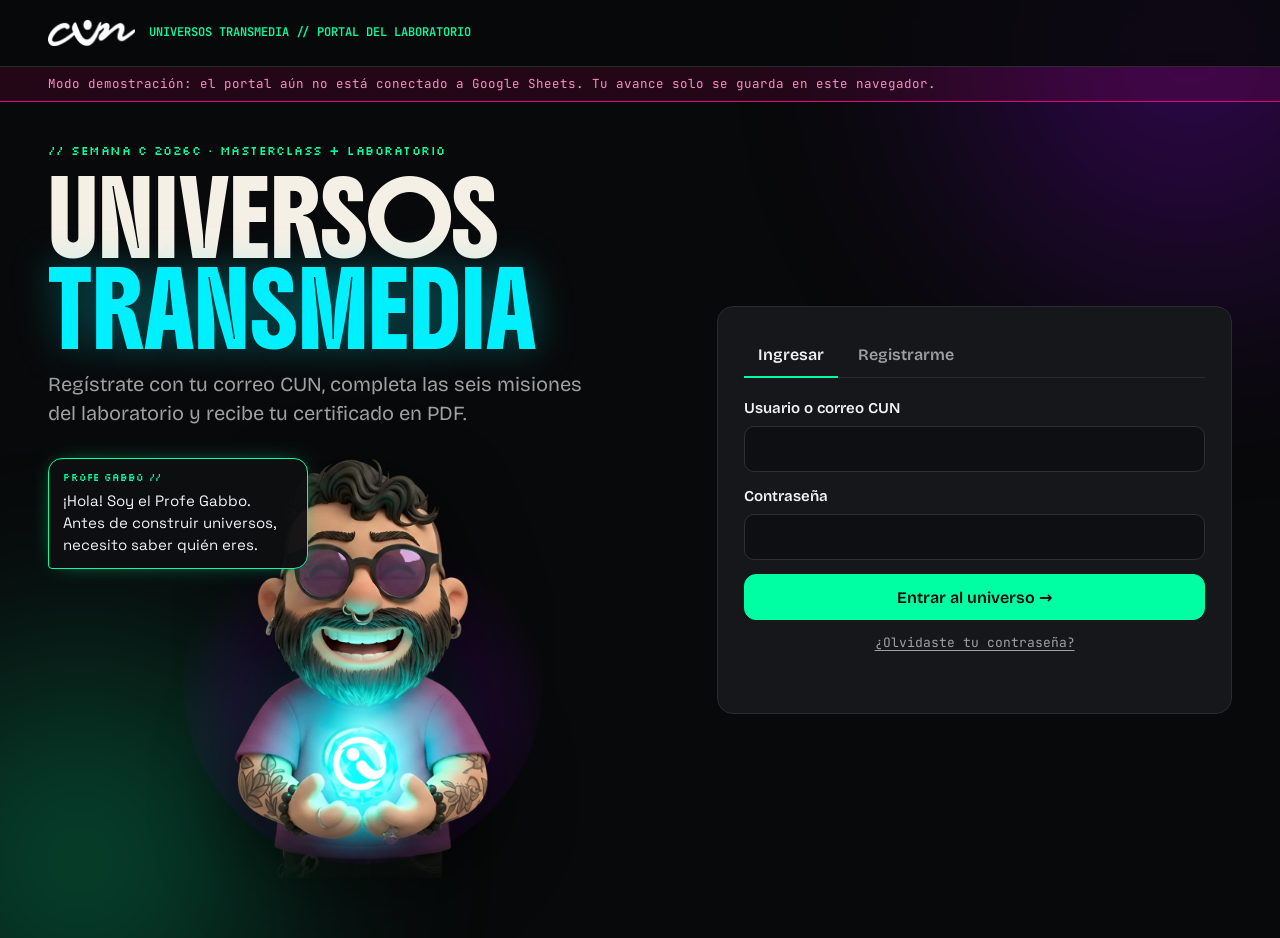
==== public/alumno/index.html @ 466dd6a6 "Universos Transmedia: presentación interactiva + portal de estudiantes + backend Apps Script Co-Auth" ====
<!DOCTYPE html>
<html lang="es">
<head>
<meta charset="utf-8">
<meta name="viewport" content="width=device-width, initial-scale=1">
<title>Portal del laboratorio · Universos Transmedia</title>
<meta name="description" content="Portal de estudiantes del taller Universos Transmedia · Semana C 2026C · CUN Diseño Gráfico">
<link rel="stylesheet" href="alumno.css">
</head>
<body>
<div class="halo h1"></div><div class="halo h2"></div>

<header class="top">
  <a class="brand" href="../"><img src="../img/cun.png" alt="CUN"><span class="mono g">UNIVERSOS TRANSMEDIA // PORTAL DEL LABORATORIO</span></a>
  <div class="who" id="who" hidden><span class="avatar" id="avatar"></span><span id="whoName"></span><button class="lnk" id="logout">Salir</button></div>
</header>
<div class="demo" id="demo" hidden>Modo demostración: el portal aún no está conectado a Google Sheets. Tu avance solo se guarda en este navegador.</div>

<!-- ============ AUTH ============ -->
<main class="auth" id="authView" hidden>
  <section class="auth-hero">
    <div class="silk g">// Semana C 2026C · Masterclass + laboratorio</div>
    <h1><span class="w">UNIVERSOS</span><span class="c">TRANSMEDIA</span></h1>
    <p class="sub">Regístrate con tu correo CUN, completa las seis misiones del laboratorio y recibe tu certificado en PDF.</p>
    <div class="portrait" id="portrait">
      <div class="p-ring"></div>
      <img src="../img/hero.webp" alt="Profe Gabbo sostiene un universo luminoso" class="p-img">
      <div class="p-orb"></div>
      <div class="bubble" id="authSay">¡Hola! Soy el Profe Gabbo. Antes de construir universos, necesito saber quién eres.</div>
    </div>
  </section>
  <section class="auth-card card">
    <div class="tabs" role="tablist">
      <button class="on" data-tab="login">Ingresar</button><button data-tab="register">Registrarme</button>
    </div>
    <form id="fLogin" class="form">
      <label>Usuario o correo CUN<input name="usuario" autocomplete="username" required></label>
      <label>Contraseña<input name="password" type="password" autocomplete="current-password" required></label>
      <button class="btn" type="submit">Entrar al universo →</button>
      <button class="lnk" type="button" id="toReset">¿Olvidaste tu contraseña?</button>
    </form>
    <form id="fRegister" class="form" hidden>
      <label>Nombre completo <small>así aparecerá en tu certificado</small><input name="nombre" autocomplete="name" required></label>
      <label>Nombre de usuario <small>3–20 caracteres, sin espacios</small><input name="usuario" autocomplete="username" pattern="[A-Za-z0-9._\-]{3,20}" required></label>
      <label>Correo institucional<input name="correo" type="email" autocomplete="email" placeholder="nombre_apellido@cun.edu.co" required></label>
      <div class="two"><label>Contraseña<input name="password" type="password" minlength="6" autocomplete="new-password" required></label><label>Confirmar<input name="password2" type="password" minlength="6" autocomplete="new-password" required></label></div>
      <label class="chk"><input type="checkbox" name="acepta" required><span>Autorizo el uso de mi nombre y correo para el registro del taller y la emisión de mi certificado.</span></label>
      <button class="btn" type="submit">Crear mi cuenta →</button>
    </form>
    <form id="fReset" class="form" hidden>
      <p class="p">Escribe tu correo CUN y te enviaremos una contraseña temporal.</p>
      <label>Correo institucional<input name="correo" type="email" required></label>
      <button class="btn" type="submit">Enviar contraseña temporal</button>
      <button class="lnk" type="button" id="backLogin">← Volver</button>
    </form>
    <div class="msg" id="authMsg"></div>
  </section>
</main>

<!-- ============ APP ============ -->
<main class="app" id="appView" hidden>
  <aside class="rail">
    <div class="silk g">// Tu progreso</div>
    <div class="pbar"><i id="pbar"></i></div><div class="mono xs gr" id="ptxt">0 / 6 misiones</div>
    <nav id="nav"></nav>
  </aside>
  <section class="stage" id="stage"></section>
</main>

<div class="toast" id="toast"></div>
<script src="../config.js"></script>
<script src="alumno.js"></script>
</body>
</html>
---- public/alumno/alumno.css ----
@font-face{font-family:'Boldonse';src:url(../fonts/boldonse-latin-400-normal.woff2) format('woff2');font-display:swap}
@font-face{font-family:'Bricolage Grotesque';src:url(../fonts/bricolage-grotesque-latin-400-normal.woff2) format('woff2');font-weight:400;font-display:swap}
@font-face{font-family:'Bricolage Grotesque';src:url(../fonts/bricolage-grotesque-latin-600-normal.woff2) format('woff2');font-weight:600;font-display:swap}
@font-face{font-family:'Bricolage Grotesque';src:url(../fonts/bricolage-grotesque-latin-800-normal.woff2) format('woff2');font-weight:800;font-display:swap}
@font-face{font-family:'JetBrains Mono';src:url(../fonts/jetbrains-mono-latin-400-normal.woff2) format('woff2');font-weight:400;font-display:swap}
@font-face{font-family:'JetBrains Mono';src:url(../fonts/jetbrains-mono-latin-600-normal.woff2) format('woff2');font-weight:600;font-display:swap}
@font-face{font-family:'Silkscreen';src:url(../fonts/silkscreen-latin-400-normal.woff2) format('woff2');font-display:swap}
@font-face{font-family:'Space Grotesk';src:url(../fonts/space-grotesk-latin-400-normal.woff2) format('woff2');font-weight:400;font-display:swap}
@font-face{font-family:'Space Grotesk';src:url(../fonts/space-grotesk-latin-500-normal.woff2) format('woff2');font-weight:500;font-display:swap}
@font-face{font-family:'Space Grotesk';src:url(../fonts/space-grotesk-latin-700-normal.woff2) format('woff2');font-weight:700;font-display:swap}
:root{--bg:#08090A;--card:#16171B;--green:#00FFA3;--cyan:#00F0FF;--violet:#9D00FF;--violet2:#B04DFF;--magenta:#E4007C;--warm:#F5F0E6;--cold:#F0F4F8;--sub:#A0A0A0;--body:#A0B0C0;--foot:#666;--line:#2a2b31;--acc:var(--green);
--fT:'Boldonse',system-ui;--fH:'Bricolage Grotesque',system-ui;--fM:'JetBrains Mono',ui-monospace,monospace;--fB:'Space Grotesk',system-ui;--fS:'Silkscreen',monospace}
*{box-sizing:border-box;margin:0;padding:0}
html{background:var(--bg)}
body{min-height:100vh;color:var(--cold);font-family:var(--fB);font-size:16px;line-height:1.45;overflow-x:hidden;position:relative}
button,input,textarea,select{font:inherit;color:inherit}
button{cursor:pointer;background:none;border:0}
[hidden]{display:none!important}
a{color:var(--cyan)}
.halo{position:fixed;border-radius:50%;filter:blur(100px);opacity:.35;pointer-events:none;z-index:-1}
.h1{width:600px;height:600px;left:-220px;bottom:-260px;background:radial-gradient(circle,var(--acc),transparent 68%);transition:background 1s}
.h2{width:700px;height:700px;right:-260px;top:-300px;background:radial-gradient(circle,var(--violet),transparent 68%)}
.mono{font-family:var(--fM)}.silk{font-family:var(--fS);font-size:12px;letter-spacing:.04em;color:var(--acc)}
.xs{font-size:12px}.g{color:var(--green)!important}.c{color:var(--cyan)!important}.gr{color:var(--foot)!important}
.card{background:var(--card);border:1px solid var(--line);border-radius:16px;padding:22px}
.p{color:var(--body);font-size:15.5px}
.btn{display:inline-flex;align-items:center;justify-content:center;gap:8px;min-height:46px;padding:0 20px;border-radius:12px;background:var(--acc);color:var(--bg);font-family:var(--fH);font-weight:600;font-size:16px;border:1px solid var(--acc);transition:.2s}
.btn:hover{box-shadow:0 0 26px -6px var(--acc)}
.btn:disabled{opacity:.45;cursor:not-allowed;box-shadow:none}
.btn.ghost{background:transparent;color:var(--cold);border-color:#3a3b42}.btn.ghost:hover{border-color:var(--acc);color:var(--acc)}
.btn.sm{min-height:36px;font-size:14px;padding:0 14px}
.lnk{color:var(--sub);font-family:var(--fM);font-size:13px;text-decoration:underline;text-underline-offset:3px}
.lnk:hover{color:var(--acc)}
input,textarea,select{width:100%;background:#0e0f12;border:1px solid #2e2f36;border-radius:10px;padding:11px 13px;font-size:15.5px;outline:none;transition:border .2s}
input:focus,textarea:focus,select:focus{border-color:var(--acc)}
textarea{resize:vertical;min-height:84px;line-height:1.45}
::placeholder{color:#565b63}
label{display:flex;flex-direction:column;gap:6px;font-family:var(--fH);font-weight:600;font-size:15px}
label small{font-family:var(--fM);font-weight:400;font-size:11px;color:var(--foot)}
.two{display:grid;grid-template-columns:1fr 1fr;gap:12px}
.chk{flex-direction:row;align-items:flex-start;gap:10px;font-family:var(--fB);font-weight:400;font-size:13.5px;color:var(--body)}
.chk input{width:18px;height:18px;margin-top:2px;flex:none;accent-color:var(--green)}

/* top */
.top{display:flex;justify-content:space-between;align-items:center;padding:20px clamp(16px,4vw,48px);border-bottom:1px solid var(--line);gap:12px;position:sticky;top:0;background:rgba(8,9,10,.82);backdrop-filter:blur(10px);z-index:20}
.brand{display:flex;align-items:center;gap:14px;text-decoration:none}
.brand img{height:26px}.brand .mono{font-size:12px;font-weight:600}
.who{display:flex;align-items:center;gap:10px;font-family:var(--fH);font-weight:600;font-size:15px}
.avatar{width:34px;height:34px;border-radius:50%;display:grid;place-items:center;background:var(--card);border:1px solid var(--acc);font-family:var(--fM);font-size:13px;color:var(--acc)}
.demo{background:rgba(228,0,124,.12);border-bottom:1px solid var(--magenta);color:#ff8cc6;font-family:var(--fM);font-size:12.5px;padding:8px clamp(16px,4vw,48px)}

/* auth */
.auth{display:grid;grid-template-columns:1.1fr .9fr;gap:40px;padding:40px clamp(16px,4vw,48px) 60px;max-width:1280px;margin:auto;align-items:center}
.auth-hero h1{font-family:var(--fT);font-weight:400;font-size:clamp(38px,5.4vw,70px);line-height:1.32;margin:14px 0 14px}
.auth-hero h1 span{display:block}.auth-hero .w{color:var(--warm)}.auth-hero .c{color:var(--cyan);text-shadow:0 0 40px rgba(0,240,255,.35)}
.sub{font-family:var(--fH);font-size:20px;color:var(--sub);max-width:540px}
.portrait{position:relative;height:430px;margin-top:20px;perspective:900px}
.p-ring{position:absolute;left:50%;top:55%;width:360px;height:360px;transform:translate(-50%,-50%);border-radius:50%;background:radial-gradient(circle at 50% 62%,rgba(0,240,255,.22),rgba(157,0,255,.12) 45%,transparent 70%);animation:pulse 4s ease-in-out infinite}
@keyframes pulse{50%{transform:translate(-50%,-50%) scale(1.06)}}
.p-img{position:absolute;left:50%;bottom:0;height:420px;transform:translateX(-50%);filter:drop-shadow(0 26px 40px rgba(0,0,0,.7));transition:transform .2s ease-out;transform-origin:50% 100%}
.p-orb{position:absolute;left:50%;bottom:62px;width:180px;height:180px;margin-left:-90px;border-radius:50%;background:radial-gradient(circle,rgba(160,255,255,.7),rgba(0,240,255,.28) 28%,transparent 68%);mix-blend-mode:screen;animation:orb 2.6s ease-in-out infinite;pointer-events:none}
@keyframes orb{50%{transform:scale(1.2);opacity:1}0%,100%{transform:scale(.85);opacity:.7}}
.bubble{position:absolute;left:0;top:10px;max-width:260px;background:rgba(14,15,18,.94);border:1px solid var(--acc);border-radius:14px 14px 14px 4px;padding:12px 14px;font-size:15px;box-shadow:0 0 24px -12px var(--acc)}
.bubble::before{content:'PROFE GABBO //';display:block;font-family:var(--fS);font-size:10px;color:var(--acc);margin-bottom:5px}
.auth-card{padding:26px}
.tabs{display:flex;gap:6px;margin-bottom:20px;border-bottom:1px solid var(--line)}
.tabs button{padding:10px 14px;font-family:var(--fH);font-weight:600;font-size:16px;color:var(--sub);border-bottom:2px solid transparent;margin-bottom:-1px}
.tabs button.on{color:var(--cold);border-color:var(--acc)}
.form{display:flex;flex-direction:column;gap:14px}
.msg{margin-top:14px;font-size:14px;min-height:20px}
.msg.err{color:#ff7ab8}.msg.ok{color:var(--green)}

/* app */
.app{display:grid;grid-template-columns:270px 1fr;gap:0;max-width:1440px;margin:auto;min-height:calc(100vh - 70px)}
.rail{border-right:1px solid var(--line);padding:26px 20px;position:sticky;top:70px;height:calc(100vh - 70px);overflow:auto}
.pbar{height:6px;background:#22232a;border-radius:4px;overflow:hidden;margin:12px 0 6px}
.pbar i{display:block;height:100%;width:0;background:linear-gradient(90deg,var(--green),var(--cyan));transition:width .6s}
#nav{display:flex;flex-direction:column;gap:6px;margin-top:20px}
.nv{display:flex;align-items:center;gap:12px;text-align:left;padding:10px 12px;border-radius:12px;border:1px solid transparent;transition:.2s}
.nv:hover{background:var(--card)}
.nv.on{background:var(--card);border-color:var(--nc)}
.nv .d{flex:none;width:30px;height:30px;border-radius:50%;border:1px solid #3a3b42;display:grid;place-items:center;font-family:var(--fM);font-size:11px;color:var(--sub)}
.nv.done .d{background:var(--nc);border-color:var(--nc);color:var(--bg);font-weight:600}
.nv b{display:block;font-family:var(--fH);font-size:15px;line-height:1.15}
.nv span{font-family:var(--fM);font-size:10.5px;color:var(--foot)}
.nv.lock{opacity:.5}
.stage{padding:34px clamp(16px,4vw,48px) 80px;min-width:0}
.mhead{display:grid;grid-template-columns:1fr 230px;gap:24px;align-items:end;margin-bottom:24px}
.mhead h2{font-family:var(--fH);font-weight:800;font-size:clamp(28px,3.4vw,44px);line-height:1.04;margin:8px 0 10px}
.mhead .lead{color:var(--sub);font-size:17px;max-width:680px}
.guide{position:relative;height:250px}
.guide img{position:absolute;right:0;bottom:0;max-height:250px;max-width:230px;filter:drop-shadow(0 18px 30px rgba(0,0,0,.6));animation:breathe 5.5s ease-in-out infinite;transform-origin:50% 100%;cursor:pointer}
@keyframes breathe{50%{transform:translateY(-5px) scale(1.01,1.015)}}
.guide .bubble{left:auto;right:150px;top:0;width:250px;border-radius:14px 14px 4px 14px}
.grid{display:grid;grid-template-columns:1fr 1fr;gap:16px}
.grid .full{grid-column:1/-1}
.counter{font-family:var(--fM);font-size:11.5px;color:var(--foot);text-align:right;margin-top:-2px}
.counter.bad{color:#ff7ab8}
.seeds{display:flex;flex-wrap:wrap;gap:8px}
.seeds button{border:1px solid #33343b;border-radius:999px;padding:8px 14px;font-family:var(--fH);font-weight:600;font-size:14.5px;color:var(--body)}
.seeds button.on{background:var(--acc);border-color:var(--acc);color:var(--bg)}
.block{margin-top:22px}
.block > .silk{display:block;margin-bottom:10px}
.items{display:flex;flex-direction:column;gap:14px}
.item{border:1px solid var(--line);border-radius:14px;padding:16px;background:rgba(22,23,27,.7);position:relative}
.item.ok{border-color:color-mix(in srgb,var(--acc) 60%,transparent)}
.item .ih{display:flex;justify-content:space-between;align-items:center;margin-bottom:12px;gap:10px}
.item .ih b{font-family:var(--fH);font-size:18px}
.item .ih .st{font-family:var(--fM);font-size:11px;color:var(--foot)}
.item.ok .ih .st{color:var(--acc)}
.rm{font-family:var(--fM);font-size:12px;color:var(--foot)}.rm:hover{color:#ff7ab8}
.audit{border:1px solid var(--line);border-radius:12px;padding:12px 14px;font-size:14px;color:var(--body);margin-top:14px}
.audit .warn{color:#ff7ab8}.audit .ok{color:var(--green)}
.prompt{margin-top:24px;border:1px solid color-mix(in srgb,var(--magenta) 55%,transparent);border-radius:14px;padding:16px 18px;background:rgba(228,0,124,.05)}
.prompt .ph{display:flex;justify-content:space-between;align-items:center;gap:10px;flex-wrap:wrap}
.prompt b{font-family:var(--fH);font-size:18px}
.prompt pre{white-space:pre-wrap;font-family:var(--fM);font-size:12.5px;color:var(--body);background:#0b0c0f;border:1px solid #22232a;border-radius:10px;padding:12px;margin-top:12px;max-height:220px;overflow:auto}
.prompt .silk{color:var(--magenta)}
.foot{display:flex;justify-content:space-between;align-items:center;gap:12px;margin-top:28px;padding-top:18px;border-top:1px solid var(--line);flex-wrap:wrap}
.saved{font-family:var(--fM);font-size:12px;color:var(--foot)}
.req{display:flex;flex-wrap:wrap;gap:6px;margin-top:10px}
.req span{font-family:var(--fM);font-size:11px;border:1px solid #33343b;border-radius:999px;padding:3px 9px;color:var(--foot)}
.req span.ok{border-color:var(--acc);color:var(--acc)}
.cert{display:grid;grid-template-columns:1fr 1fr;gap:24px;align-items:center}
.cert-prev{aspect-ratio:16/9;border-radius:14px;border:1px solid var(--line);background:radial-gradient(circle at 0 100%,rgba(0,255,163,.22),transparent 45%),radial-gradient(circle at 100% 0,rgba(157,0,255,.28),transparent 45%),#08090A;padding:5%;position:relative;overflow:hidden}
.cert-prev .t{font-family:var(--fS);font-size:clamp(7px,.8vw,11px);color:var(--green)}
.cert-prev .n{font-family:var(--fH);font-weight:800;font-size:clamp(16px,2.2vw,30px);color:var(--warm);margin:4% 0 2%;max-width:62%;line-height:1.05}
.cert-prev .u{font-family:var(--fT);font-size:clamp(9px,1.1vw,15px);color:var(--cyan)}
.cert-prev .s{font-size:clamp(7px,.75vw,11px);color:var(--body);max-width:60%;margin-top:2%}
.cert-prev img{position:absolute;right:4%;bottom:12%;height:68%}
.cert-prev .f{position:absolute;left:5%;right:5%;bottom:5%;border-top:1px solid var(--line);padding-top:2%;font-family:var(--fM);font-size:clamp(6px,.65vw,9px);color:var(--sub);display:flex;justify-content:space-between}
.checklist{display:flex;flex-direction:column;gap:8px;margin:16px 0}
.checklist div{display:flex;gap:10px;align-items:center;font-family:var(--fH);font-size:15.5px}
.checklist i{width:22px;height:22px;border-radius:50%;border:1px solid #3a3b42;display:grid;place-items:center;font-style:normal;font-size:12px}
.checklist .ok i{background:var(--green);border-color:var(--green);color:var(--bg)}
.toast{position:fixed;left:50%;bottom:24px;transform:translate(-50%,20px);background:var(--card);border:1px solid var(--green);color:var(--green);font-family:var(--fM);font-size:14px;padding:10px 16px;border-radius:10px;opacity:0;transition:.3s;z-index:100;pointer-events:none;max-width:90vw}
.toast.show{opacity:1;transform:translate(-50%,0)}
.toast.err{border-color:var(--magenta);color:#ff8cc6}
.spin{display:inline-block;width:16px;height:16px;border:2px solid currentColor;border-right-color:transparent;border-radius:50%;animation:sp .7s linear infinite}
@keyframes sp{to{transform:rotate(360deg)}}

@media (max-width:960px){
  .auth{grid-template-columns:1fr;padding-top:24px}
  .portrait{height:300px}.p-img{height:290px}.p-orb{bottom:40px;width:130px;height:130px;margin-left:-65px}.p-ring{width:260px;height:260px}
  .app{grid-template-columns:1fr}
  .rail{position:static;height:auto;border-right:0;border-bottom:1px solid var(--line);padding:16px}
  #nav{flex-direction:row;overflow-x:auto;padding-bottom:6px}
  .nv{flex:none}.nv span{display:none}
  .mhead{grid-template-columns:1fr}.guide{display:none}
  .grid,.two,.cert{grid-template-columns:1fr}
  .brand .mono{display:none}
}
@media (prefers-reduced-motion:reduce){*{animation:none!important;transition:none!important}}
@media (max-width:960px){
  .portrait{height:auto;display:flex;flex-direction:column;align-items:center}
  .portrait .bubble{position:relative;left:auto;top:auto;max-width:none;align-self:stretch;margin-bottom:8px}
  .p-img{position:relative;left:auto;bottom:auto;height:250px;transform:none!important}
  .p-ring,.p-orb{display:none}
}
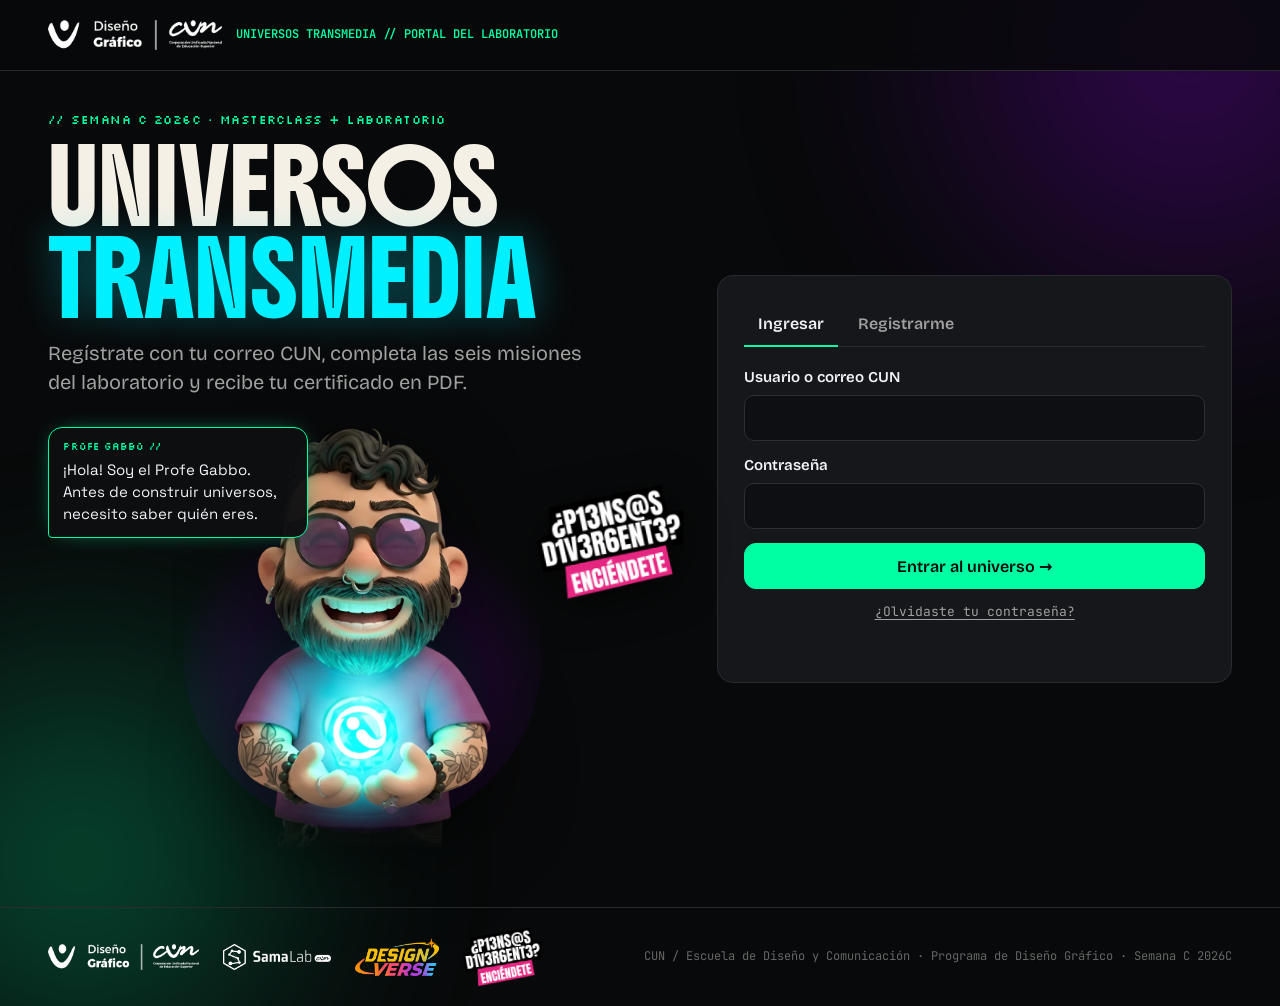
==== commit 47948d44: "Logos Diseño Gráfico CUN, SamaLab, Design Verse y ¿Piensas divergente? en certificado, presentación " ====
--- a/public/alumno/index.html
+++ b/public/alumno/index.html
@@ -11,7 +11,7 @@
 <div class="halo h1"></div><div class="halo h2"></div>
 
 <header class="top">
-  <a class="brand" href="../"><img src="../img/cun.png" alt="CUN"><span class="mono g">UNIVERSOS TRANSMEDIA // PORTAL DEL LABORATORIO</span></a>
+  <a class="brand" href="../"><img src="../img/logo-disgrafico.png" alt="Diseño Gráfico CUN" class="bl"><span class="mono g">UNIVERSOS TRANSMEDIA // PORTAL DEL LABORATORIO</span></a>
   <div class="who" id="who" hidden><span class="avatar" id="avatar"></span><span id="whoName"></span><button class="lnk" id="logout">Salir</button></div>
 </header>
 <div class="demo" id="demo" hidden>Modo demostración: el portal aún no está conectado a Google Sheets. Tu avance solo se guarda en este navegador.</div>
@@ -20,7 +20,7 @@
 <main class="auth" id="authView" hidden>
   <section class="auth-hero">
     <div class="silk g">// Semana C 2026C · Masterclass + laboratorio</div>
-    <h1><span class="w">UNIVERSOS</span><span class="c">TRANSMEDIA</span></h1>
+    <h1><span class="w">UNIVERSOS</span><span class="c">TRANSMEDIA</span></h1><img class="sticker" src="../img/logo-divergente.png" alt="¿Piensas divergente? Enciéndete">
     <p class="sub">Regístrate con tu correo CUN, completa las seis misiones del laboratorio y recibe tu certificado en PDF.</p>
     <div class="portrait" id="portrait">
       <div class="p-ring"></div>
@@ -63,10 +63,12 @@
     <div class="silk g">// Tu progreso</div>
     <div class="pbar"><i id="pbar"></i></div><div class="mono xs gr" id="ptxt">0 / 6 misiones</div>
     <nav id="nav"></nav>
+    <div class="rail-logos"><img src="../img/logo-samalab.png" alt="SamaLab CUN"><img src="../img/logo-designverse.png" alt="Design Verse"></div>
   </aside>
   <section class="stage" id="stage"></section>
 </main>
 
+<footer class="pfoot"><div class="logos"><img src="../img/logo-disgrafico.png" alt="Diseño Gráfico CUN"><img src="../img/logo-samalab.png" alt="SamaLab CUN"><img src="../img/logo-designverse.png" alt="Design Verse" class="dv"><img src="../img/logo-divergente.png" alt="¿Piensas divergente? Enciéndete" class="dg"></div><span class="mono xs gr">CUN / Escuela de Diseño y Comunicación · Programa de Diseño Gráfico · Semana C 2026C</span></footer>
 <div class="toast" id="toast"></div>
 <script src="../config.js"></script>
 <script src="alumno.js"></script>
--- a/public/alumno/alumno.css
+++ b/public/alumno/alumno.css
@@ -44,7 +44,7 @@
 /* top */
 .top{display:flex;justify-content:space-between;align-items:center;padding:20px clamp(16px,4vw,48px);border-bottom:1px solid var(--line);gap:12px;position:sticky;top:0;background:rgba(8,9,10,.82);backdrop-filter:blur(10px);z-index:20}
 .brand{display:flex;align-items:center;gap:14px;text-decoration:none}
-.brand img{height:26px}.brand .mono{font-size:12px;font-weight:600}
+.brand img{height:26px}.brand img.bl{height:30px}.brand .mono{font-size:12px;font-weight:600}
 .who{display:flex;align-items:center;gap:10px;font-family:var(--fH);font-weight:600;font-size:15px}
 .avatar{width:34px;height:34px;border-radius:50%;display:grid;place-items:center;background:var(--card);border:1px solid var(--acc);font-family:var(--fM);font-size:13px;color:var(--acc)}
 .demo{background:rgba(228,0,124,.12);border-bottom:1px solid var(--magenta);color:#ff8cc6;font-family:var(--fM);font-size:12.5px;padding:8px clamp(16px,4vw,48px)}
@@ -128,6 +128,7 @@
 .cert-prev .u{font-family:var(--fT);font-size:clamp(9px,1.1vw,15px);color:var(--cyan)}
 .cert-prev .s{font-size:clamp(7px,.75vw,11px);color:var(--body);max-width:60%;margin-top:2%}
 .cert-prev img{position:absolute;right:4%;bottom:12%;height:68%}
+.cert-prev img.firma{right:auto;left:7%;bottom:3%;height:22%}
 .cert-prev .f{position:absolute;left:5%;right:5%;bottom:5%;border-top:1px solid var(--line);padding-top:2%;font-family:var(--fM);font-size:clamp(6px,.65vw,9px);color:var(--sub);display:flex;justify-content:space-between}
 .checklist{display:flex;flex-direction:column;gap:8px;margin:16px 0}
 .checklist div{display:flex;gap:10px;align-items:center;font-family:var(--fH);font-size:15.5px}
@@ -157,3 +158,13 @@
   .p-img{position:relative;left:auto;bottom:auto;height:250px;transform:none!important}
   .p-ring,.p-orb{display:none}
 }
+
+.auth-hero{position:relative}
+.auth-hero .sticker{position:absolute;right:-10px;top:380px;width:150px;transform:rotate(-7deg);filter:drop-shadow(0 10px 20px rgba(0,0,0,.6));animation:wob 4s ease-in-out infinite;z-index:2}
+@keyframes wob{50%{transform:rotate(-3deg) scale(1.03)}}
+.pfoot{border-top:1px solid var(--line);padding:22px clamp(16px,4vw,48px);display:flex;justify-content:space-between;align-items:center;gap:18px;flex-wrap:wrap}
+.logos{display:flex;align-items:center;gap:24px;flex-wrap:wrap}
+.logos img{height:26px}.logos img.dv{height:38px}.logos img.dg{height:54px;transform:rotate(-5deg)}
+.rail-logos{display:flex;gap:16px;align-items:center;margin-top:28px;padding-top:18px;border-top:1px solid var(--line);opacity:.85}
+.rail-logos img{height:20px}.rail-logos img+img{height:30px}
+@media (max-width:960px){.auth-hero .sticker{top:auto;bottom:250px;width:110px}.rail-logos{display:none}.pfoot{justify-content:center;text-align:center}}
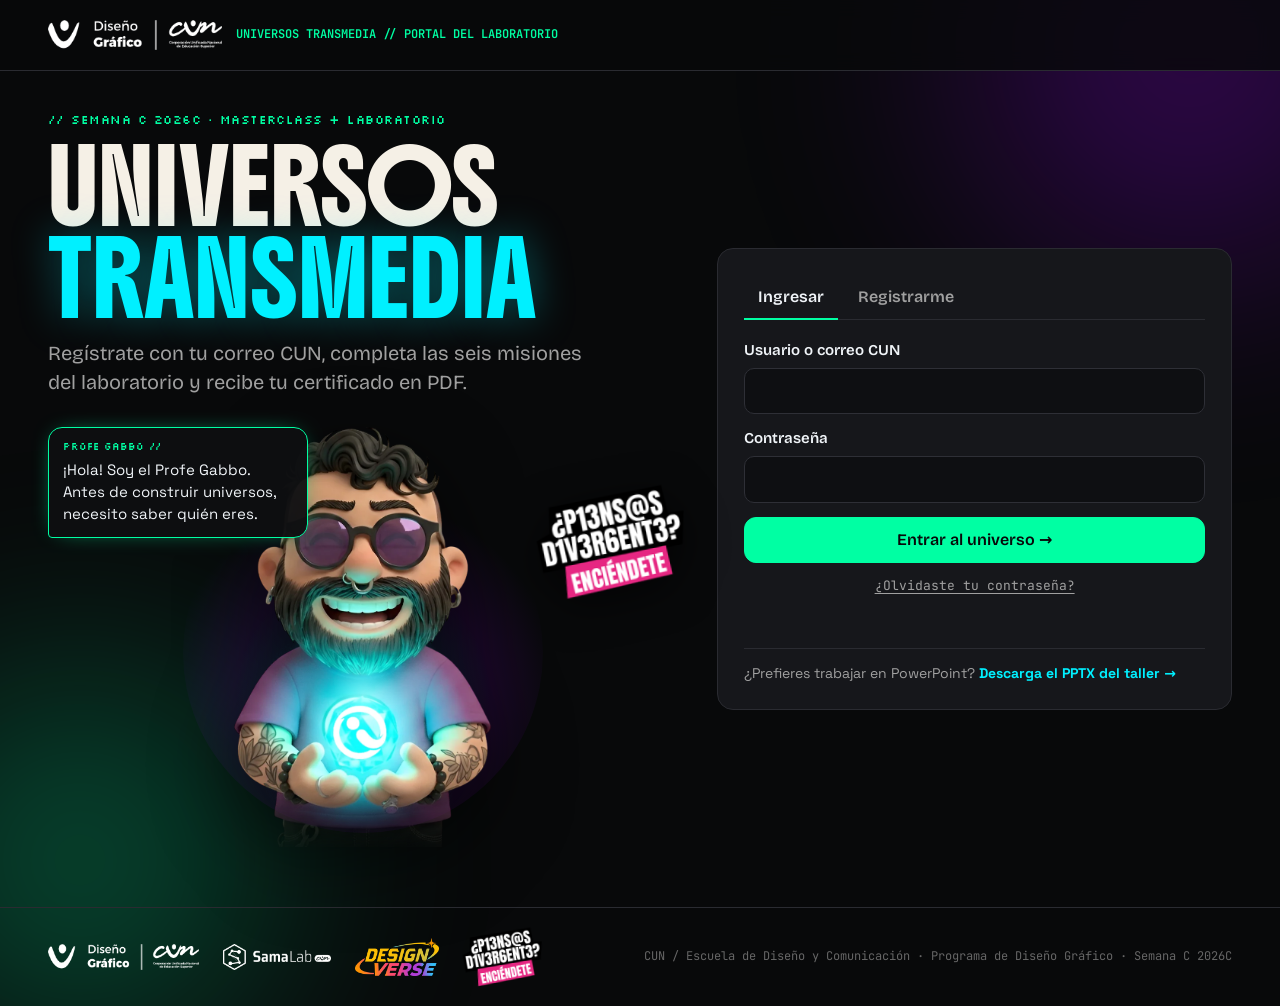
==== commit 6e103129: "PPTX del taller sobre la plantilla Semana C, descargable desde el portal Co-Authored-By: Claude Opus" ====
--- a/public/alumno/index.html
+++ b/public/alumno/index.html
@@ -54,6 +54,7 @@
       <button class="lnk" type="button" id="backLogin">← Volver</button>
     </form>
     <div class="msg" id="authMsg"></div>
+    <a class="dl" href="../descargas/Universos_Transmedia_Semana_C_2026C.pptx" download>¿Prefieres trabajar en PowerPoint? <b>Descarga el PPTX del taller →</b></a>
   </section>
 </main>
 
@@ -63,6 +64,7 @@
     <div class="silk g">// Tu progreso</div>
     <div class="pbar"><i id="pbar"></i></div><div class="mono xs gr" id="ptxt">0 / 6 misiones</div>
     <nav id="nav"></nav>
+    <a class="dl sm" href="../descargas/Universos_Transmedia_Semana_C_2026C.pptx" download>⬇ PPTX del taller</a>
     <div class="rail-logos"><img src="../img/logo-samalab.png" alt="SamaLab CUN"><img src="../img/logo-designverse.png" alt="Design Verse"></div>
   </aside>
   <section class="stage" id="stage"></section>
--- a/public/alumno/alumno.css
+++ b/public/alumno/alumno.css
@@ -168,3 +168,6 @@
 .rail-logos{display:flex;gap:16px;align-items:center;margin-top:28px;padding-top:18px;border-top:1px solid var(--line);opacity:.85}
 .rail-logos img{height:20px}.rail-logos img+img{height:30px}
 @media (max-width:960px){.auth-hero .sticker{top:auto;bottom:250px;width:110px}.rail-logos{display:none}.pfoot{justify-content:center;text-align:center}}
+
+.dl{display:block;margin-top:18px;padding-top:14px;border-top:1px solid var(--line);font-size:14px;color:var(--sub);text-decoration:none}.dl b{color:var(--cyan);font-weight:600}.dl:hover b{text-decoration:underline}
+.dl.sm{margin-top:18px;font-family:var(--fM);font-size:12px;color:var(--cyan);border-top:0;padding-top:0}
